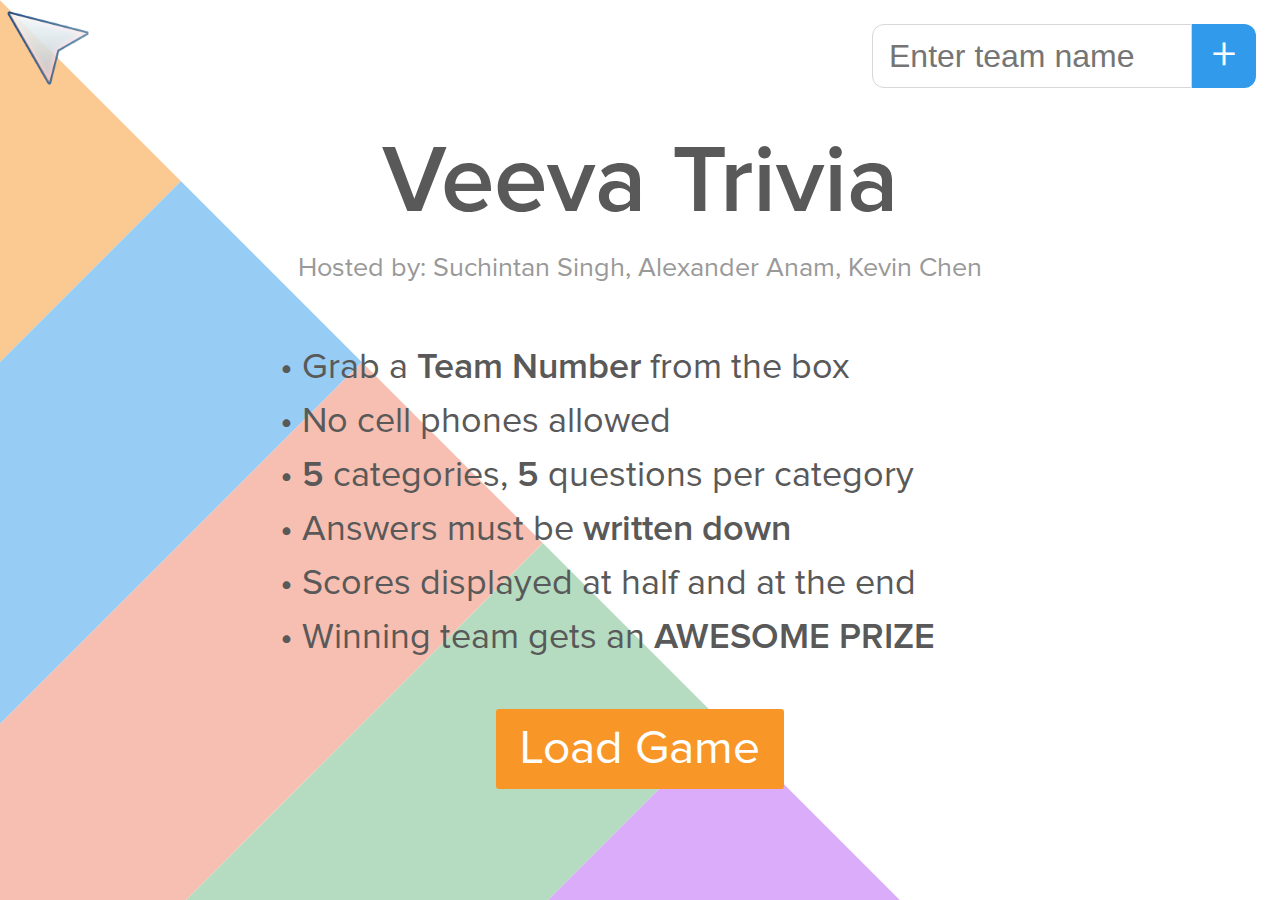
==== index.html @ f793c79a "Massive relocation of files for better organization" ====
<html>

<head>
    <title>Trivia</title>

    <link type="text/css" rel="stylesheet" href="reset.css" />
    <link type="text/css" rel="stylesheet" href="main.css" />

    <script type="text/javascript" src="underscore.js"></script>
    <script type="text/javascript" src="jquery.js"></script>
    <script type="text/javascript" src="main.js"></script>
</head>

<body>
    <input id="fileInput" type="file" />

    <img id="cursor" src="images/cursor.png" />

    <div id="home" class="screen">
        <div class="bg">
            <div class="panel" data-value="1"></div>
            <div class="panel" data-value="2"></div>
            <div class="panel" data-value="3"></div>
            <div class="panel" data-value="4"></div>
            <div class="panel" data-value="5"></div>
        </div>
        <div class="wrapper">
            <div class="title">Veeva Trivia</div>
            <div class="hosters">
                <b>Hosted by:</b>
                <span id="contributorNames">Suchintan Singh, Alexander Anam, Kevin Chen</span>
            </div>
            <div class="subtitle">
                <div class="subtitle-line">&bull; Grab a <b>Team Number</b> from the box</div>
                <div class="subtitle-line">&bull; No cell phones allowed</div>
                <div class="subtitle-line">&bull; <b>5</b> categories, <b>5</b> questions per category</div>
                <div class="subtitle-line">&bull; Answers must be <b>written down</b></div>
                <div class="subtitle-line">&bull; Scores displayed at half and at the end</div>
                <div class="subtitle-line">&bull; Winning team gets an <b>AWESOME PRIZE</b></div>
            </div>
            <button class="start-game-btn">Load Game</button>
        </div>
        <div class="teams-container">
            <div class="teams-list"></div>

            <span class="team-name-input-group">
                <input class="team-name-value" type="text" placeholder="Enter team name" />
                <button class="add-team-btn">+</button>
            </span>
        </div>
    </div>

    <div id="board" class="screen">
        <div class="scores">
            <button class="back-btn">&lt;</button>
            <div class="score-list"></div>
            <button class="finish-btn">&gt;</button>
        </div>
        <div class="questions"></div>
    </div>

    <div id="bonus" class="screen">
        <button class="back-btn">&lt;</button>
        <button class="finish-btn">&gt;</button>
        <div class="wrapper">
            <div class="title">Bonus Question</div>
            <div class="text">Identify as many song names as possible. <br />Each correct song name is worth 100 points.</div>
            <div>
                <audio class="bonus-audio" controls preload="none"></audio>
            </div>
            <button class="show-answer-btn">Show Answer</button>

            <div class="answers"></div>
        </div>
        <div class="scores"></div>
    </div>

    <div id="scores" class="screen">
        <div class="bg">
            <div class="panel" data-value="1"></div>
            <div class="panel" data-value="2"></div>
            <div class="panel" data-value="3"></div>
            <div class="panel" data-value="4"></div>
            <div class="panel" data-value="5"></div>
        </div>
        <button class="back-btn">&lt;</button>
        <div class="wrapper">
            <div class="title">Leaderboard</div>
            <div class="scores"></div>
        </div>
    </div>

    <!-- this will show the active question -->
    <div id="question">
        <button class="back-btn">&lt;</button>
        <div class="title"></div>
        <div class="timer">
            <span class="time">60 seconds</span>
            <button class="start-btn">Start</button>
            <button class="stop-btn">Stop</button>
        </div>
        <div class="scores"></div>
        <div class="wrapper">
            <div class="subtitle subtitle-q">Question</div>
            <div class="text-container">
                <div class="text"></div>
                <div class="choices"></div>
            </div>

            <button class="show-answer-btn">Show Answer</button>

            <div class="subtitle subtitle-a">Answer</div>
            <div class="answer"></div>

            <div class="subtitle subtitle-f">Fun Fact</div>
            <div class="fact"></div>

            <button class="close-btn">Back to Questions</button>
        </div>
    </div>


</body>

</html>
---- main.css ----
/** FONTS **/
@font-face { font-family: "ProximaNova"; src: url("fonts/ProximaNova-Regular.otf"); }
@font-face { font-family: "ProximaNovaLt"; src: url("fonts/ProximaNova-Light.otf"); }
@font-face { font-family: "ProximaNovaBd"; src: url("fonts/ProximaNova-Semibold.otf"); }

* {
    user-select: none;
}

/** COMMON STYLES **/
html {
    font-family: "ProximaNova";
    font-size: 36px;
    color: white;
}
#fileInput {
    position: fixed;
    z-index: 10000;
    top: -10000px;
    left: -10000px;
}
#cursor {
    position: fixed;
    z-index: 100000;
    pointer-events: none;
    width: 96px;
}
button {
    transition: background 0.2s, opacity 0.2s;
    cursor: pointer;
    display: block;
    outline: none;
    margin: 24px auto 0 auto;
    padding: 16px 24px;
    color: white;
    background: rgba(255,255,255,0.25);
    opacity: 1.0;
    font-size: 48px;
    font-family: "ProximaNova";
    border: none;
    border-radius: 3px;
}
button:hover {
    background: rgba(255,255,255,0.4);
}
input[type="text"] {
    outline: none;
    width: 100%;
    height: 64px;
    padding: 12px 16px;
    font-size: 32px;
    border: solid 1px #d7d7d7;
    color: #595959;
    border-radius: 12px;
    box-sizing: border-box;
}
input[type="text"]:active, input[type="text"]:focus {
    border-color: #329aea;
}
.screen {
    overflow: hidden;
    position: absolute;
    top: 0;
    left: 0;
    width: 100%;
    height: 100%;
}
/** HOME STYLES **/
#home {
    display: table;
    color: #595959;
}
#home > .wrapper {
    transition: opacity 0.5s;
    position: relative;
    z-index: 1000;
    display: table-cell;
    vertical-align: middle;
    text-align: center;
}
#home > .wrapper > .title {
    font-family: "ProximaNovaBd";
    font-weight: 800;
    font-size: 96px;
    margin-top: 24px;
    margin-bottom: 24px;
}
#home > .wrapper > .hosters {
    font-size: 0.75em;
    color: #999;
}
#home > .wrapper > .subtitle {
    width: 720px;
    line-height: 1.25em;
    margin: 64px auto 48px auto;
    text-align: left;
    color: #595959;
}
#home > .wrapper > .subtitle b {
    font-family: "ProximaNovaBd";
    font-weight: 800;
}
#home > .wrapper > .subtitle > .subtitle-line {
    margin-bottom: 0.25em;
}
#home button {
    background: #f89728;
}
#home button:hover {
    opacity: 0.7;
}
#home .teams-container {
    transition: opacity 0.5s;
    position: absolute;
    z-index: 1000;
    top: 12px;
    right: 24px;
    text-align: right;
}
#home .teams-container > .teams-list {
    margin-top: 12px;
    margin-bottom: 12px;
    text-align: left;
}
#home .teams-container > .teams-list > .team {
    line-height: 1.25em;
}
#home .teams-container > .teams-list > .team > .remove-btn {
    transition: color 0.2s;
    cursor: pointer;
    position: relative;
    top: -3px;
    margin-right: 16px;
    font-weight: 800;
    font-family: "ProximaNovaBd";
    color: #b2b2b2;
}
#home .teams-container > .teams-list > .team > .remove-btn:hover {
    color: #ef8166;
}
#home .teams-container > .teams-list > .team > .index {
    font-family: "ProximaNovaBd";
    font-weight: 800;
}
#home .teams-container > .team-name-input-group {
    overflow: hidden;
    display: inline-block;
    text-align: right;
}
#home .teams-container > .team-name-input-group > input.team-name-value {
    float: left;
    width: 320px;
    border-radius: 12px 0 0 12px;
}
#home .teams-container > .team-name-input-group > button.add-team-btn {
    display: inline-block;
    float: left;
    width: 64px;
    height: 64px;
    line-height: 64px;
    margin: 0;
    padding: 0;
    font-size: 48px;
    background: #329aea;
    border-radius: 0 12px 12px 0;
}
#home > .bg {
    overflow: hidden;
    position: absolute;
    top: 0;
    left: 0;
    width: 100%;
    height: 100%;
    transform: rotate(45deg);
    transform-origin: top left;
    opacity: 0.5;
}
#home > .bg > .panel {
    float: left;
    width: 20%;
    height: 100%;
}
#home > .bg > .panel[data-value="1"] { background: #f89728; }
#home > .bg > .panel[data-value="2"] { background: #329aea; }
#home > .bg > .panel[data-value="3"] { background: #ef8166; }
#home > .bg > .panel[data-value="4"] { background: #6eba83; }
#home > .bg > .panel[data-value="5"] { background: #b95cf7; }

/** BOARD STYLES **/
#board {
    font-family: "ProximaNovaBd";
    font-weight: 800;
    box-sizing: border-box;
}
#board > .scores {
    overflow: hidden;
    position: relative;
    height: 160px;
}
#board > .scores > button {
    position: absolute;
    top: calc((160px - 64px) / 2);
    width: 64px;
    height: 64px;
    line-height: 64px;
    margin: 0;
    padding: 0;
    background: #999;
    border-radius: 50%;
    opacity: 0.5;
}
#board > .scores > button.back-btn {
    left: 24px;
}
#board > .scores > button.finish-btn {
    right: 24px;
}
#board > .scores > button:hover {
    opacity: 1.0;
}
#board > .scores > .score-list {
    overflow: hidden;
    position: absolute;
    top: 0;
    left: 120px;
    right: 120px;
    height: 160px;
    box-sizing: border-box;
}
#board > .scores > .score-list > .score {
    display: table;
    float: left;
    height: 100%;
    text-align: center;
    color: #595959;
    box-sizing: border-box;
}
#board > .scores > .score-list > .score:nth-child(even) {
    background: #f2f2f2;
}
#board > .scores > .score-list > .score:first-child {
    border-left: none;
}
#board > .scores > .score-list > .score > .wrapper {
    display: table-cell;
    vertical-align: middle;
}
#board > .scores > .score-list > .score > .wrapper > .name {
    margin-bottom: 12px;
    font-family: "ProximaNova";
    font-weight: 100;
    color: #999;
}
#board > .scores > .score-list > .score > .wrapper > .value {
    font-family: "ProximaNovaBd";
    font-weight: 800;
    font-size: 48px;
}
#board > .questions {
    height: calc(100% - 160px);
    text-transform: uppercase;
    font-size: 48px;
}
#board > .questions > .category {
    float: left;
    box-sizing: border-box;
}
#board > .questions > .category > .title,
#board > .questions > .category > .question {
    display: table;
    width: 100%;
    box-sizing: border-box;
}
#board > .questions > .category > .title > .wrapper,
#board > .questions > .category > .question > .wrapper {
    display: table-cell;
    width: 100%;
    height: 100%;
    background: #f2f2f2;
    border: solid 1px transparent;
    text-align: center;
    vertical-align: middle;
    box-sizing: border-box;
}
#board > .questions > .category > .title > .wrapper {
    color: rgba(255,255,255,0.75);
}
#board > .questions > .category > .question > .wrapper {
    transition: opacity 0.2s;
    cursor: pointer;
    font-size: 72px;
    opacity: 1.0;
}
#board > .questions > .category > .question > .wrapper.masked {
    opacity: 0.3;
}
#board > .questions > .category > .question > .wrapper:not(.masked):hover {
    opacity: 0.8;
}

/** QUESTION STYLES **/
#question {
    display: none;
    position: fixed;
    top: 0;
    left: 0;
    width: 100%;
    height: 100%;
}
#question > .back-btn {
    position: absolute;
    top: 12px;
    left: 12px;
    width: 64px;
    height: 64px;
    line-height: 64px;
    margin: 0;
    padding: 0;
    border-radius: 50%;
    opacity: 0.3;
}
#question > .title {
    position: absolute;
    left: 0;
    bottom: -128px;
    font-size: 128px;
    font-weight: 800;
    font-family: "ProximaNovaBd";
    transform: rotate(270deg);
    transform-origin: left top;
    text-transform: uppercase;
}
#question > .title > b {
    opacity: 0.1;
}
#question > .title > em {
    opacity: 0.3;
}
#question > .timer {
    overflow: hidden;
    position: absolute;
    top: 12px;
    right: 12px;
}
#question > .timer > .time {
    float: left;
    line-height: 64px;
    margin-right: 12px;
    font-size: 42px;
}
#question > .timer > button {
    float: left;
    margin-top: 0;
}
#question > .wrapper {
    display: table-cell;
    line-height: 1.25em;
    padding: 0 15%;
    vertical-align: middle;
    text-align: center;
    font-size: 42px;
}
#question > .wrapper > .title,
#question > .wrapper > .subtitle {
    margin-bottom: 48px;
    text-transform: uppercase;
    opacity: 0.7;
    font-family: "ProximaNovaBd";
    font-weight: 800;
    font-size: 32px;
}
#question > .wrapper > .subtitle {
    margin-bottom: 16px;
    font-size: 42px;
}

#question > .wrapper > .text-container {
    display: inline-block;
    margin-bottom: 32px;
    text-align: left;
}
#question > .wrapper > .text-container > audio {
    width: 100%;
    margin-top: 24px;
}
#question > .wrapper > .text-container > .choices {
    margin-top: 24px;
    margin-left: 24px;
}
#question > .wrapper > .text-container > .choices > .choice {
    transition: opacity 0.2s;
    opacity: 1.0;
}
#question > .wrapper > .text-container > .choices > .choice > em {
    opacity: 0.8;
}

#question > .wrapper > .text-container > .choices.answer {
}
#question > .wrapper > .text-container > .choices.answer > .choice {
    opacity: 0.25;
}
#question > .wrapper > .text-container > .choices.answer > .choice.answer {
    opacity: 1.0;
}

#question > .wrapper > .fact {
    margin-bottom: 48px;
}
#question > .wrapper > .answer {
    margin-bottom: 96px;
}

#question > .scores {
    position: absolute;
    top: 12px;
    right: 12px;
}
#question > .scores button {
    width: 100%;
    margin: 0 0 12px 0;
    background: rgba(255,255,255,0.1);
    text-align: center;
}
#question > .scores button:hover {
    background: rgba(255,255,255,0.3);
}
#question > .scores button.active {
    background: rgba(255,255,255,0.5);
}
#question > .scores button.active:hover {
    background: rgba(255,255,255,0.7);
}
#question > .scores > span.team.half-allowed {
    overflow: hidden;
    display: block;
    float: right;
    clear: both;
}
#question > .scores > span.team.half-allowed > .label {
    float: left;
    line-height: 64px;
    margin-right: 12px;
}
#question > .scores > span.team.half-allowed > .half {
    float: left;
    width: 120px;
    border-radius: 3px 0 0 3px;
}
#question > .scores > span.team.half-allowed > .full {
    float: left;
    width: 120px;
    border-radius: 0 3px 3px 0;
}

/** BONUS STYLES **/
#bonus {
    position: relative;
    background: #f89728;
    text-align: center;
}
#bonus > button {
    position: absolute;
    top: calc((160px - 64px) / 2);
    width: 64px;
    height: 64px;
    line-height: 64px;
    margin: 0;
    padding: 0;
    border-radius: 50%;
}
#bonus > button.back-btn {
    left: 24px;
}
#bonus > button.finish-btn {
    right: 24px;
}
#bonus > .wrapper {
    display: table-cell;
    padding: 0 15%;
    vertical-align: middle;
    font-size: 42px;
}
#bonus > .wrapper > .title {
    margin-top: 24px;
    margin-bottom: 48px;
    text-transform: uppercase;
    opacity: 0.7;
    font-family: "ProximaNovaBd";
    font-weight: 800;
    font-size: 42px;
}
#bonus > .wrapper > .text {
    display: inline-block;
    margin-bottom: 32px;
    text-align: left;
}
#bonus > .wrapper > .answers {
}
#bonus > .wrapper > .answers > .answer-line {
    overflow: hidden;
    width: 100%;
    margin-bottom: 12px;
    font-size: 42px;
    text-align: left;
}
#bonus > .wrapper > .answers > .answer-line > .track {
    font-size: 42px;
}
#bonus > .wrapper > .answers > .answer-line > .artist {
}
#bonus > .wrapper > .answers > .answer-line > .title {
    font-family: "ProximaNovaBd";
    font-weight: 800;
}
#bonus > .wrapper > .answers > .answer-line > audio {
    float: left;
    width: 96px;
    margin-right: 12px;
}
#bonus > .scores {
    position: absolute;
    top: 160px;
    right: 24px;
    padding: 24px;
    background: rgba(255,255,255,0.25);
    border-radius: 12px;
}
#bonus > .scores > .team {
    overflow: hidden;
    margin-bottom: 12px;
    font-size: 42px;
}
#bonus > .scores > .team:last-child {
    margin-bottom: 0;
}
#bonus > .scores > .team > .name {
    float: right;
    line-height: 64px;
    margin-right: 12px;
}
#bonus > .scores > .team > .value {
    float: right;
    width: 120px;
    text-align: right;
}

/** SCORES STYLES **/
#scores {
    color: #595959;
    text-align: center;
}
#scores > .back-btn {
    position: absolute;
    top: 12px;
    left: 12px;
    width: 64px;
    height: 64px;
    line-height: 64px;
    margin: 0;
    padding: 0;
    background: rgba(100,100,100,0.3);
    border-radius: 50%;
    opacity: 0.3;
}
#scores .back-btn:hover {
    background: rgba(100,100,100,0.5);
}
#scores > .wrapper {
    display: table-cell;
    vertical-align: middle;
    padding: 0 15%;
}
#scores > .wrapper > .title {
    margin-bottom: 24px;
    font-family: "ProximaNovaBd";
    font-weight: 800;
    font-size: 48px;
    color: #999;
}
#scores > .wrapper > .scores {}
#scores > .wrapper > .scores > .team {
    overflow: hidden;
    height: 48px;
    line-height: 48px;
    font-family: "ProximaNovaBd";
    font-weight: 800;
    font-size: 48px;
    border-bottom: solid 1px #d7d7d7;
}
#scores > .wrapper > .scores > .team:nth-child(1) {
    height: 128px;
    line-height: 128px;
    font-size: 96px;
}
#scores > .wrapper > .scores > .team:nth-child(2) {
    height: 96px;
    line-height: 96px;
    font-size: 64px;
}
#scores > .wrapper > .scores > .team:nth-child(3) {
    height: 64px;
    line-height: 64px;
    font-size: 48px;
}
#scores > .wrapper > .scores > .team:last-child {
    border-bottom: none;
}
#scores > .wrapper > .scores > .team > .name {
    float: left;
}
#scores > .wrapper > .scores > .team > .score {
    float: right;
}

#scores > .bg {
    overflow: hidden;
    position: absolute;
    top: 0;
    left: 0;
    width: 100%;
    height: 100%;
    transform: rotate(45deg);
    transform-origin: top left;
    opacity: 0.25;
}
#scores > .bg > .panel {
    float: left;
    width: 20%;
    height: 100%;
}
#scores > .bg > .panel[data-value="1"] { background: #f89728; }
#scores > .bg > .panel[data-value="2"] { background: #329aea; }
#scores > .bg > .panel[data-value="3"] { background: #ef8166; }
#scores > .bg > .panel[data-value="4"] { background: #6eba83; }
#scores > .bg > .panel[data-value="5"] { background: #b95cf7; }

/** HOME SCREEN MANAGEMENT **/
#home.active { display: table; }
#home:not(.active) { display: none; }

/** BOARD SCREEN MANAGEMENT **/
#board.active { display: block; }
#board:not(.active) { display: none; }

/** BONUS SCREEN MANAGEMENT **/
#bonus.active { display: table; }
#bonus:not(.active) { display: none; }

/** SCORES SCREEN MANAGEMENT **/
#scores.active { display: table; }
#scores:not(.active) { display: none; }
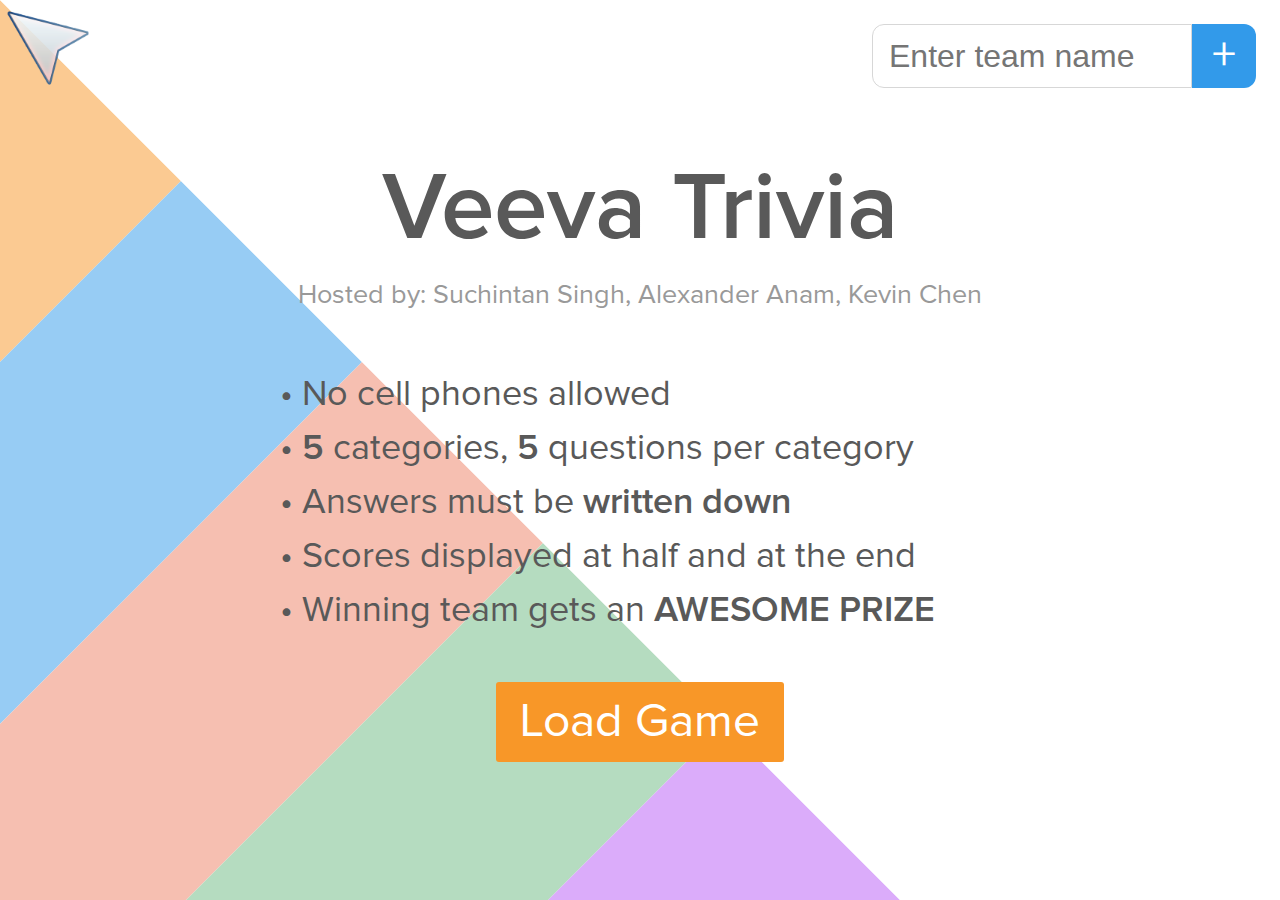
==== commit d15d4505: "Repo sync containing previous trivia results and assets as well as upcoming" ====
--- a/index.html
+++ b/index.html
@@ -31,7 +31,7 @@
                 <span id="contributorNames">Suchintan Singh, Alexander Anam, Kevin Chen</span>
             </div>
             <div class="subtitle">
-                <div class="subtitle-line">&bull; Grab a <b>Team Number</b> from the box</div>
+                <!--div class="subtitle-line">&bull; Grab a <b>Team Number</b> from the box</div-->
                 <div class="subtitle-line">&bull; No cell phones allowed</div>
                 <div class="subtitle-line">&bull; <b>5</b> categories, <b>5</b> questions per category</div>
                 <div class="subtitle-line">&bull; Answers must be <b>written down</b></div>
@@ -64,7 +64,7 @@
         <button class="finish-btn">&gt;</button>
         <div class="wrapper">
             <div class="title">Bonus Question</div>
-            <div class="text">Identify as many song names as possible. <br />Each correct song name is worth 100 points.</div>
+            <div class="text">Identify as many songs as possible. <br />Each correct song name and artist is worth 100 points.</div>
             <div>
                 <audio class="bonus-audio" controls preload="none"></audio>
             </div>
--- a/main.css
+++ b/main.css
@@ -196,6 +196,7 @@
     overflow: hidden;
     position: relative;
     height: 160px;
+    border-bottom: solid 1px #d7d7d7;
 }
 #board > .scores > button {
     position: absolute;
@@ -220,17 +221,22 @@
 }
 #board > .scores > .score-list {
     overflow: hidden;
+    overflow-x: auto;
     position: absolute;
     top: 0;
     left: 120px;
     right: 120px;
     height: 160px;
+    white-space: nowrap;
+    border-left: solid 1px #d7d7d7;
+    border-right: solid 1px #d7d7d7;
+    text-align: center;
     box-sizing: border-box;
 }
 #board > .scores > .score-list > .score {
-    display: table;
-    float: left;
-    height: 100%;
+    display: inline-block;
+    height: 100%;
+    padding: 1em;
     text-align: center;
     color: #595959;
     box-sizing: border-box;
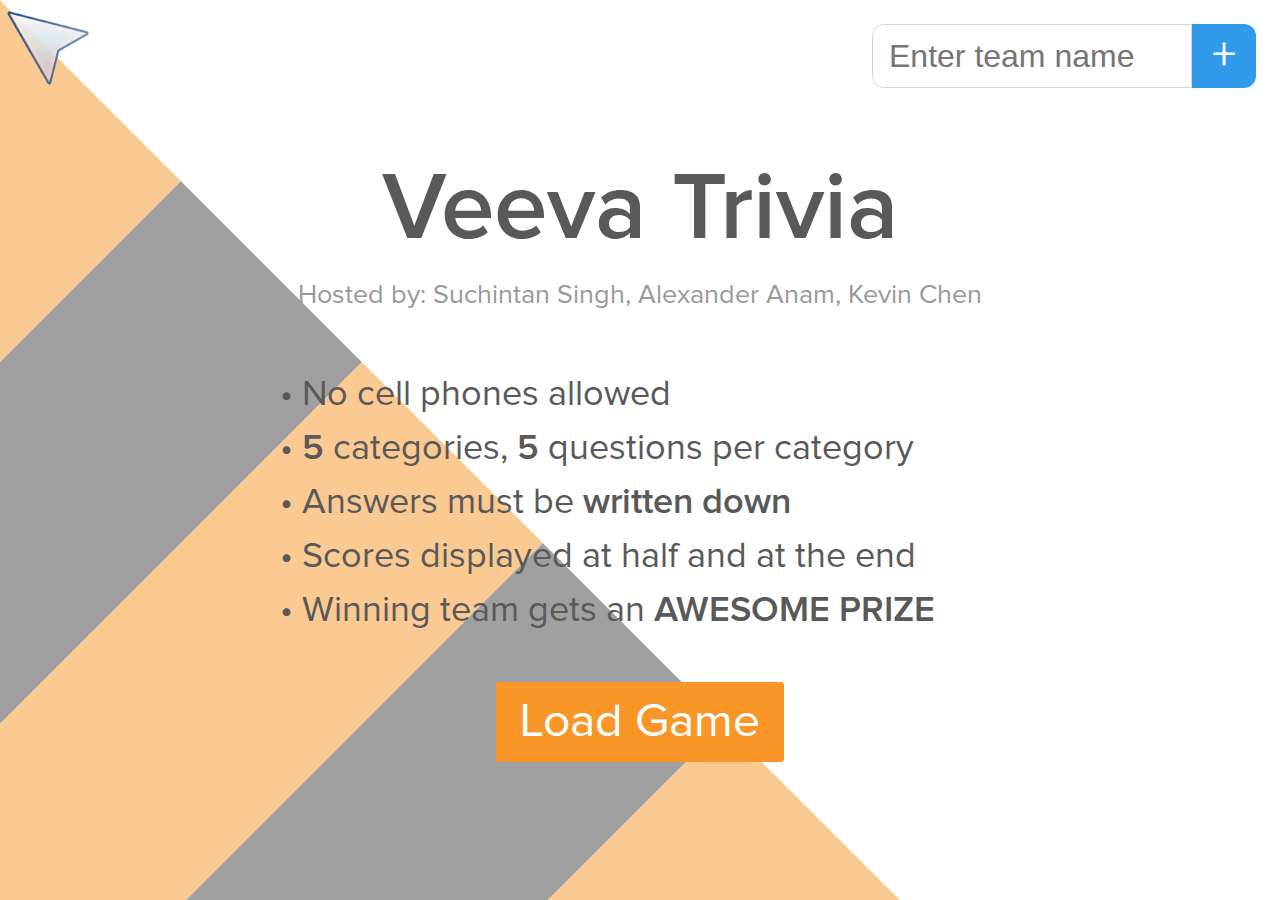
==== commit bcd0c218: "[2022-10-27] Halloween: Implemented Halloween special code" ====
--- a/index.html
+++ b/index.html
@@ -101,21 +101,32 @@
         </div>
         <div class="scores"></div>
         <div class="wrapper">
-            <div class="subtitle subtitle-q">Question</div>
-            <div class="text-container">
-                <div class="text"></div>
-                <div class="choices"></div>
+            
+            <div class="question-wrapper">
+              <div class="subtitle subtitle-q">Question</div>
+              <div class="text-container">
+                  <div class="text"></div>
+                  <div class="choices"></div>
+              </div>
+
+              <button class="show-answer-btn">Show Answer</button>
             </div>
 
-            <button class="show-answer-btn">Show Answer</button>
+            <div class="answer-wrapper">
 
-            <div class="subtitle subtitle-a">Answer</div>
-            <div class="answer"></div>
+              <div class="subtitle subtitle-a">Answer</div>
+              
+              <div class="answer">
+                <div class="text"></div>
+                <div class="media-container"></div>
+              </div>
 
-            <div class="subtitle subtitle-f">Fun Fact</div>
-            <div class="fact"></div>
+              <div class="subtitle subtitle-f">Fun Fact</div>
+              <div class="fact"></div>
 
-            <button class="close-btn">Back to Questions</button>
+              <button class="close-btn">Back to Questions</button>
+
+            </div>
         </div>
     </div>
 
--- a/main.css
+++ b/main.css
@@ -180,11 +180,6 @@
     width: 20%;
     height: 100%;
 }
-#home > .bg > .panel[data-value="1"] { background: #f89728; }
-#home > .bg > .panel[data-value="2"] { background: #329aea; }
-#home > .bg > .panel[data-value="3"] { background: #ef8166; }
-#home > .bg > .panel[data-value="4"] { background: #6eba83; }
-#home > .bg > .panel[data-value="5"] { background: #b95cf7; }
 
 /** BOARD STYLES **/
 #board {
@@ -298,8 +293,34 @@
     opacity: 1.0;
 }
 #board > .questions > .category > .question > .wrapper.masked {
-    opacity: 0.3;
-}
+  position: relative;
+}
+
+#board > .questions > .category > .question > .wrapper.masked::before {
+  position: absolute;
+  top: 0;
+  left: 0;
+  width: 100%;
+  height: 100%;
+  display: block;
+  content: '';
+  background: rgba(0,0,0,0.3);
+}
+
+#board > .questions > .category > .question > .wrapper.masked::after {
+  position: absolute;
+  top: 0;
+  left: 0;
+  width: 100%;
+  height: 100%;
+  display: block;
+  content: '';
+  background: url('https://assets.stickpng.com/thumbs/580b57fcd9996e24bc43c3d4.png');
+  background-size: contain;
+  background-repeat: no-repeat;
+  background-position: 50%;
+}
+
 #board > .questions > .category > .question > .wrapper:not(.masked):hover {
     opacity: 0.8;
 }
@@ -367,7 +388,8 @@
     font-size: 42px;
 }
 #question > .wrapper > .title,
-#question > .wrapper > .subtitle {
+
+#question > .wrapper .subtitle {
     margin-bottom: 48px;
     text-transform: uppercase;
     opacity: 0.7;
@@ -375,46 +397,53 @@
     font-weight: 800;
     font-size: 32px;
 }
-#question > .wrapper > .subtitle {
+#question > .wrapper .subtitle {
     margin-bottom: 16px;
     font-size: 42px;
 }
 
-#question > .wrapper > .text-container {
+#question > .wrapper .text-container {
     display: inline-block;
     margin-bottom: 32px;
     text-align: left;
 }
-#question > .wrapper > .text-container > audio {
+#question > .wrapper .text-container > audio {
     width: 100%;
     margin-top: 24px;
 }
-#question > .wrapper > .text-container > .choices {
+#question > .wrapper .text-container > .choices {
     margin-top: 24px;
     margin-left: 24px;
 }
-#question > .wrapper > .text-container > .choices > .choice {
+#question > .wrapper .text-container > .choices > .choice {
     transition: opacity 0.2s;
     opacity: 1.0;
 }
-#question > .wrapper > .text-container > .choices > .choice > em {
+#question > .wrapper .text-container > .choices > .choice > em {
     opacity: 0.8;
 }
 
-#question > .wrapper > .text-container > .choices.answer {
-}
-#question > .wrapper > .text-container > .choices.answer > .choice {
+#question > .wrapper .text-container > .choices.answer {
+}
+#question > .wrapper .text-container > .choices.answer > .choice {
     opacity: 0.25;
 }
-#question > .wrapper > .text-container > .choices.answer > .choice.answer {
+#question > .wrapper .text-container > .choices.answer > .choice.answer {
     opacity: 1.0;
 }
 
-#question > .wrapper > .fact {
+#question > .wrapper .subtitle-f {
+  margin-top: 24px;
+  margin-bottom: -8px;
+  font-size: 0.75em;
+}
+
+#question > .wrapper .fact {
     margin-bottom: 48px;
-}
-#question > .wrapper > .answer {
-    margin-bottom: 96px;
+    font-size: 0.75em;
+}
+#question > .wrapper .answer:not(.choice) {
+    margin-bottom: 48px;
 }
 
 #question > .scores {
@@ -635,11 +664,11 @@
     width: 20%;
     height: 100%;
 }
-#scores > .bg > .panel[data-value="1"] { background: #f89728; }
-#scores > .bg > .panel[data-value="2"] { background: #329aea; }
-#scores > .bg > .panel[data-value="3"] { background: #ef8166; }
-#scores > .bg > .panel[data-value="4"] { background: #6eba83; }
-#scores > .bg > .panel[data-value="5"] { background: #b95cf7; }
+#home > .bg > .panel[data-value="1"], #scores > .bg > .panel[data-value="1"] { background: #f89728; }
+#home > .bg > .panel[data-value="2"], #scores > .bg > .panel[data-value="2"] { background: #444; }
+#home > .bg > .panel[data-value="3"], #scores > .bg > .panel[data-value="3"] { background: #f89728; }
+#home > .bg > .panel[data-value="4"], #scores > .bg > .panel[data-value="4"] { background: #444; }
+#home > .bg > .panel[data-value="5"], #scores > .bg > .panel[data-value="5"] { background: #f89728; }
 
 /** HOME SCREEN MANAGEMENT **/
 #home.active { display: table; }
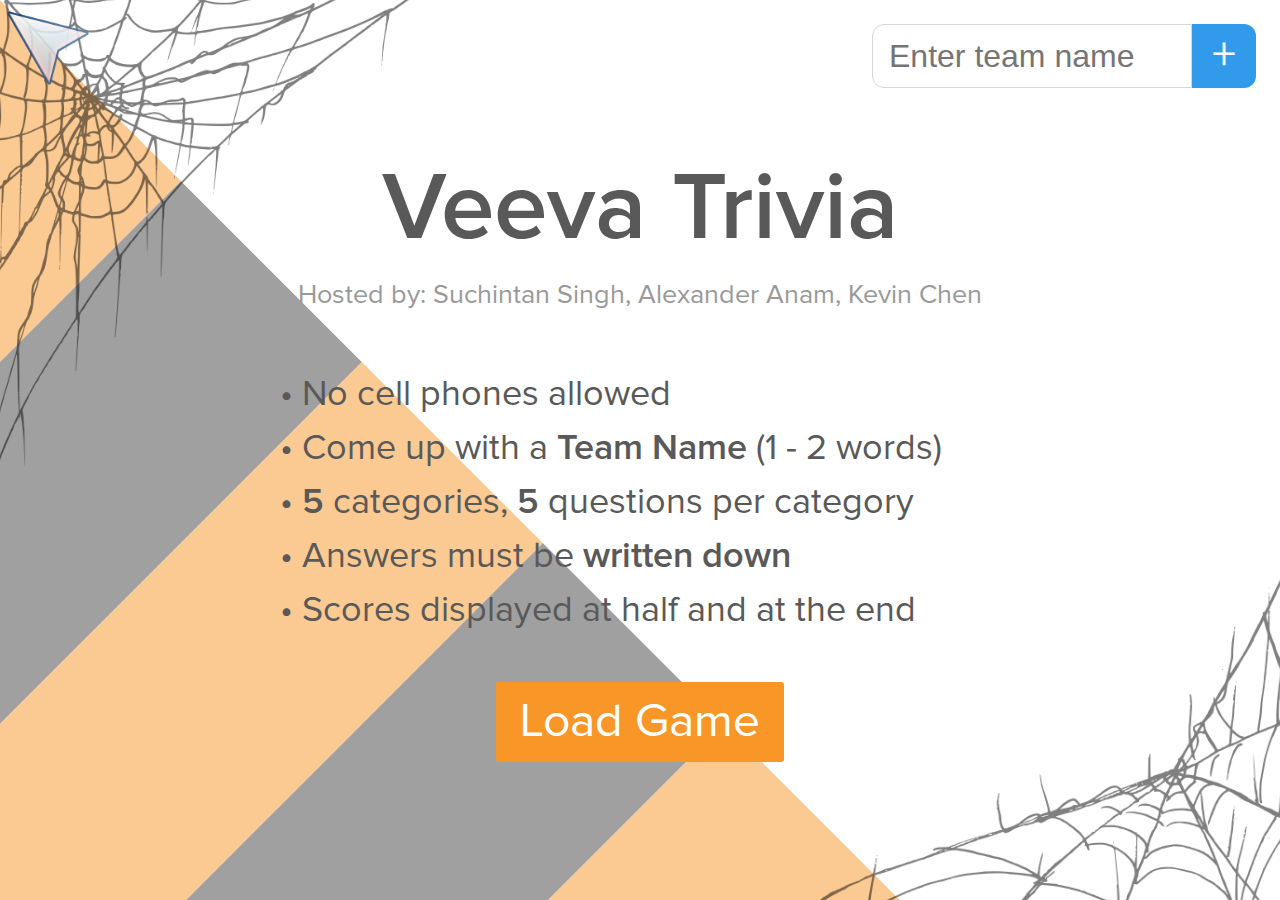
==== commit 92a13101: "[2022-10-27] Halloween: Final version" ====
--- a/index.html
+++ b/index.html
@@ -33,10 +33,11 @@
             <div class="subtitle">
                 <!--div class="subtitle-line">&bull; Grab a <b>Team Number</b> from the box</div-->
                 <div class="subtitle-line">&bull; No cell phones allowed</div>
+                <div class="subtitle-line">&bull; Come up with a <b>Team Name</b> (1 - 2 words)</div>
                 <div class="subtitle-line">&bull; <b>5</b> categories, <b>5</b> questions per category</div>
                 <div class="subtitle-line">&bull; Answers must be <b>written down</b></div>
                 <div class="subtitle-line">&bull; Scores displayed at half and at the end</div>
-                <div class="subtitle-line">&bull; Winning team gets an <b>AWESOME PRIZE</b></div>
+                <!--div class="subtitle-line">&bull; Winning team gets an <b>AWESOME PRIZE</b></div-->
             </div>
             <button class="start-game-btn">Load Game</button>
         </div>
@@ -48,6 +49,9 @@
                 <button class="add-team-btn">+</button>
             </span>
         </div>
+
+        <img style="width: 500px; position: absolute; top: -1em; left: -1em; opacity: 0.5;" src="media/2022 - Halloween Trivia/stickers/spider-web-corner.png" />
+        <img style="width: 500px; position: absolute; bottom: -1em; right: -1em; opacity: 0.5; transform: rotate(180deg);" src="media/2022 - Halloween Trivia/stickers/spider-web-corner-3.png" />
     </div>
 
     <div id="board" class="screen">
@@ -88,6 +92,9 @@
             <div class="title">Leaderboard</div>
             <div class="scores"></div>
         </div>
+
+        <img style="width: 500px; position: absolute; top: -1em; left: -1em; opacity: 0.5;" src="media/2022 - Halloween Trivia/stickers/spider-web-corner.png" />
+        <img style="width: 500px; position: absolute; bottom: -1em; right: -1em; opacity: 0.5; transform: rotate(180deg);" src="media/2022 - Halloween Trivia/stickers/spider-web-corner-3.png" />
     </div>
 
     <!-- this will show the active question -->
--- a/main.css
+++ b/main.css
@@ -407,7 +407,7 @@
     margin-bottom: 32px;
     text-align: left;
 }
-#question > .wrapper .text-container > audio {
+#question > .wrapper audio {
     width: 100%;
     margin-top: 24px;
 }
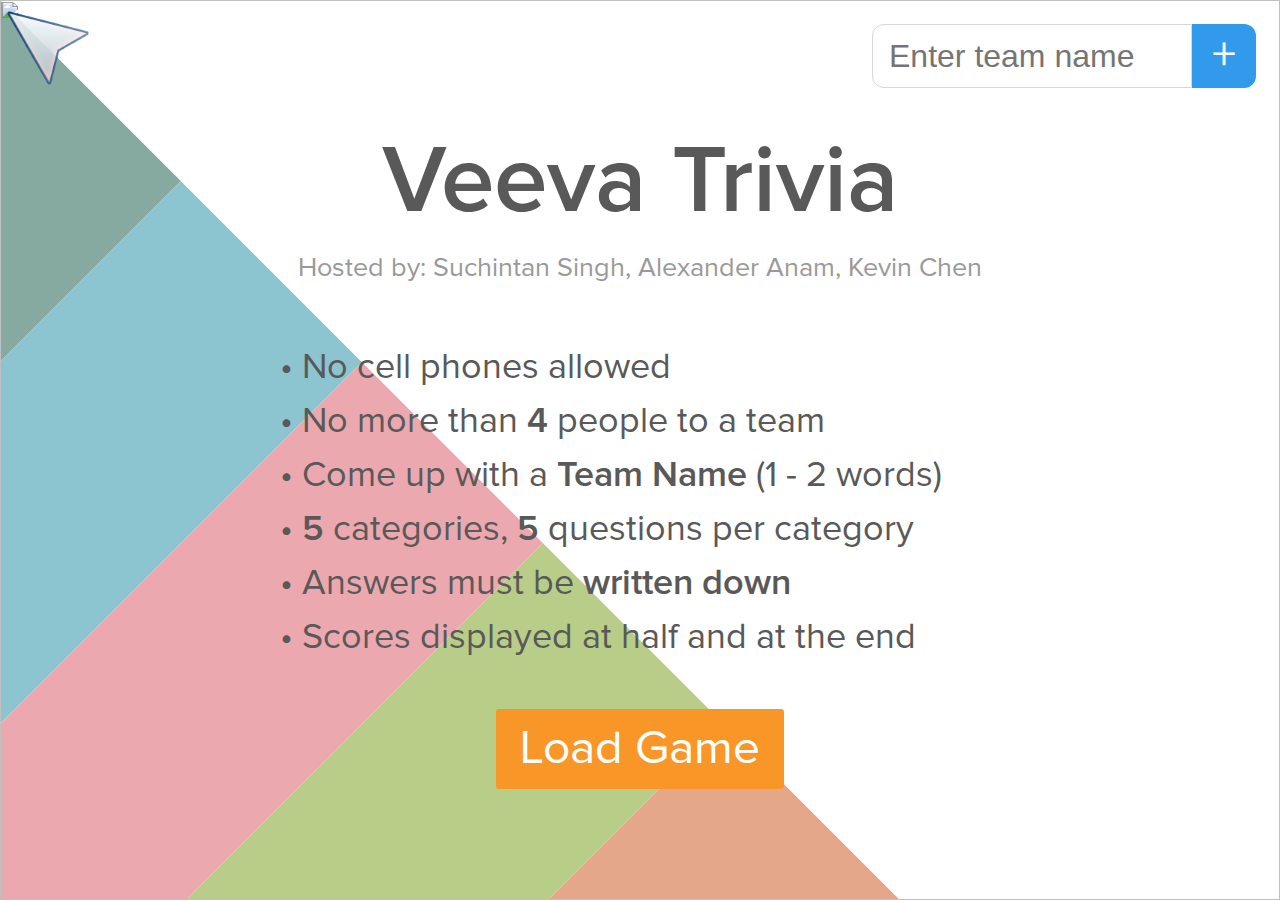
==== commit 3005962c: "Publish spring trivia question set" ====
--- a/index.html
+++ b/index.html
@@ -33,6 +33,7 @@
             <div class="subtitle">
                 <!--div class="subtitle-line">&bull; Grab a <b>Team Number</b> from the box</div-->
                 <div class="subtitle-line">&bull; No cell phones allowed</div>
+                <div class="subtitle-line">&bull; No more than <b>4</b> people to a team</div>
                 <div class="subtitle-line">&bull; Come up with a <b>Team Name</b> (1 - 2 words)</div>
                 <div class="subtitle-line">&bull; <b>5</b> categories, <b>5</b> questions per category</div>
                 <div class="subtitle-line">&bull; Answers must be <b>written down</b></div>
@@ -50,8 +51,7 @@
             </span>
         </div>
 
-        <img style="width: 500px; position: absolute; top: -1em; left: -1em; opacity: 0.5;" src="media/2022 - Halloween Trivia/stickers/spider-web-corner.png" />
-        <img style="width: 500px; position: absolute; bottom: -1em; right: -1em; opacity: 0.5; transform: rotate(180deg);" src="media/2022 - Halloween Trivia/stickers/spider-web-corner-3.png" />
+        <img style="width: 100%; position: absolute; bottom: 0; left: 0;" src="media/2023-04-20/flower-background.png" />
     </div>
 
     <div id="board" class="screen">
@@ -93,8 +93,7 @@
             <div class="scores"></div>
         </div>
 
-        <img style="width: 500px; position: absolute; top: -1em; left: -1em; opacity: 0.5;" src="media/2022 - Halloween Trivia/stickers/spider-web-corner.png" />
-        <img style="width: 500px; position: absolute; bottom: -1em; right: -1em; opacity: 0.5; transform: rotate(180deg);" src="media/2022 - Halloween Trivia/stickers/spider-web-corner-3.png" />
+        <img style="width: 100%; position: absolute; bottom: 0; left: 0;" src="media/2023-04-20/flower-background.png" />
     </div>
 
     <!-- this will show the active question -->
--- a/main.css
+++ b/main.css
@@ -315,10 +315,35 @@
   height: 100%;
   display: block;
   content: '';
-  background: url('https://assets.stickpng.com/thumbs/580b57fcd9996e24bc43c3d4.png');
+  background: url('media/2023-04-20/eggies.png');
   background-size: contain;
   background-repeat: no-repeat;
   background-position: 50%;
+}
+
+#board > .questions > .category > .question > .wrapper.masked::after {
+    position: absolute;
+    top: 0;
+    left: 0;
+    width: 100%;
+    height: 100%;
+    display: block;
+    content: '';
+    background-size: contain;
+    background-repeat: no-repeat;
+    background-position: 50%;
+}
+
+#board > .questions > .category > .question > .wrapper.masked.masked-1::after {
+    background-image: url('media/2023-04-20/chicken.png');
+}
+
+#board > .questions > .category > .question > .wrapper.masked.masked-2::after {
+    background-image: url('media/2023-04-20/eggies.png');
+}
+
+#board > .questions > .category > .question > .wrapper.masked.masked-3::after {
+    background-image: url('media/2023-04-20/snail-mail.png');
 }
 
 #board > .questions > .category > .question > .wrapper:not(.masked):hover {
@@ -664,11 +689,11 @@
     width: 20%;
     height: 100%;
 }
-#home > .bg > .panel[data-value="1"], #scores > .bg > .panel[data-value="1"] { background: #f89728; }
-#home > .bg > .panel[data-value="2"], #scores > .bg > .panel[data-value="2"] { background: #444; }
-#home > .bg > .panel[data-value="3"], #scores > .bg > .panel[data-value="3"] { background: #f89728; }
-#home > .bg > .panel[data-value="4"], #scores > .bg > .panel[data-value="4"] { background: #444; }
-#home > .bg > .panel[data-value="5"], #scores > .bg > .panel[data-value="5"] { background: #f89728; }
+#home > .bg > .panel[data-value="1"], #scores > .bg > .panel[data-value="1"] { background: #115744; }
+#home > .bg > .panel[data-value="2"], #scores > .bg > .panel[data-value="2"] { background: #1C8DA3; }
+#home > .bg > .panel[data-value="3"], #scores > .bg > .panel[data-value="3"] { background: #DB5461; }
+#home > .bg > .panel[data-value="4"], #scores > .bg > .panel[data-value="4"] { background: #729C14; }
+#home > .bg > .panel[data-value="5"], #scores > .bg > .panel[data-value="5"] { background: #CA5215; }
 
 /** HOME SCREEN MANAGEMENT **/
 #home.active { display: table; }
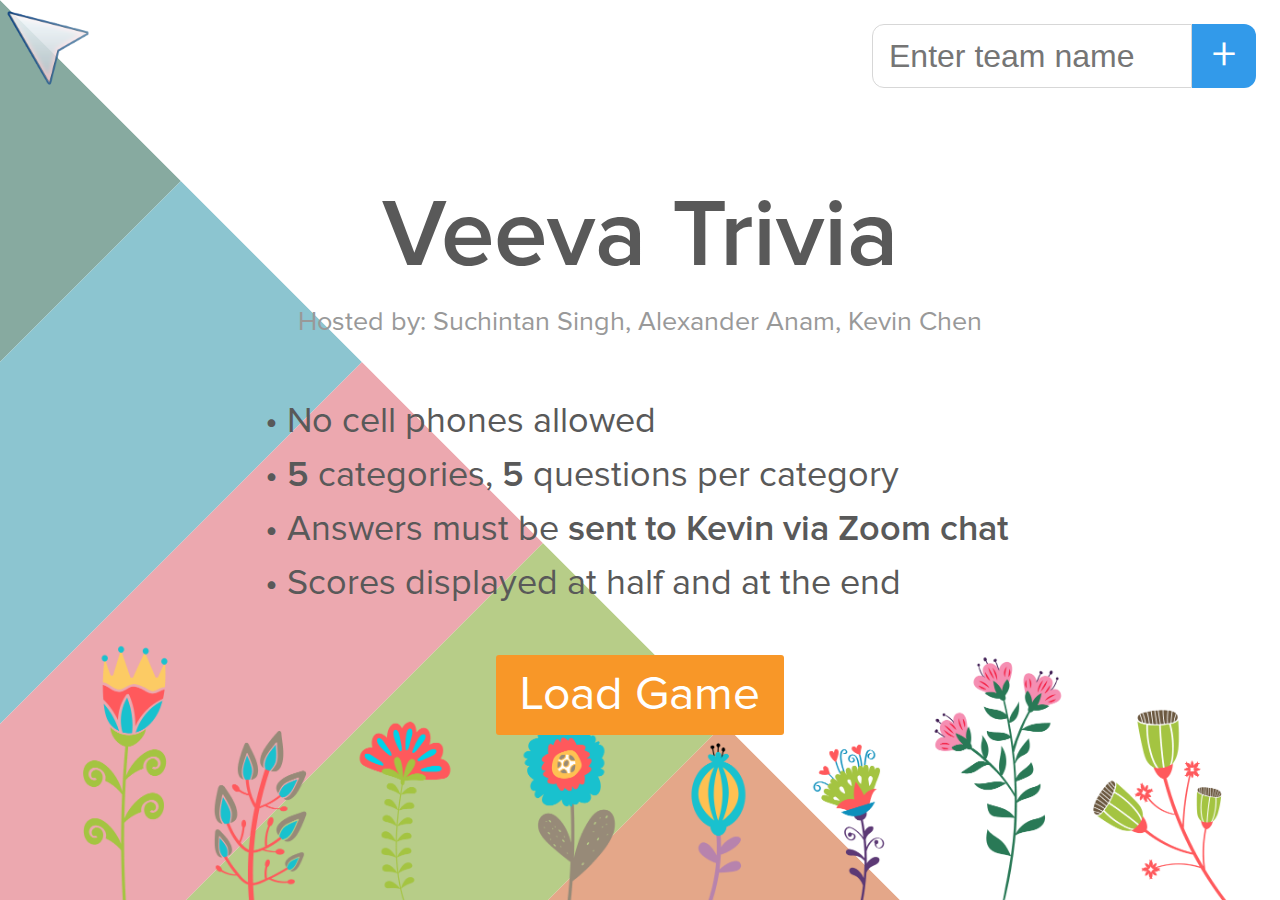
==== commit 0cd8b99f: "Brenda Baby Shower: Specialized branding" ====
--- a/index.html
+++ b/index.html
@@ -33,10 +33,8 @@
             <div class="subtitle">
                 <!--div class="subtitle-line">&bull; Grab a <b>Team Number</b> from the box</div-->
                 <div class="subtitle-line">&bull; No cell phones allowed</div>
-                <div class="subtitle-line">&bull; No more than <b>4</b> people to a team</div>
-                <div class="subtitle-line">&bull; Come up with a <b>Team Name</b> (1 - 2 words)</div>
                 <div class="subtitle-line">&bull; <b>5</b> categories, <b>5</b> questions per category</div>
-                <div class="subtitle-line">&bull; Answers must be <b>written down</b></div>
+                <div class="subtitle-line">&bull; Answers must be <b>sent to Kevin via Zoom chat</b></div>
                 <div class="subtitle-line">&bull; Scores displayed at half and at the end</div>
                 <!--div class="subtitle-line">&bull; Winning team gets an <b>AWESOME PRIZE</b></div-->
             </div>
--- a/main.css
+++ b/main.css
@@ -90,7 +90,7 @@
     color: #999;
 }
 #home > .wrapper > .subtitle {
-    width: 720px;
+    width: 750px;
     line-height: 1.25em;
     margin: 64px auto 48px auto;
     text-align: left;
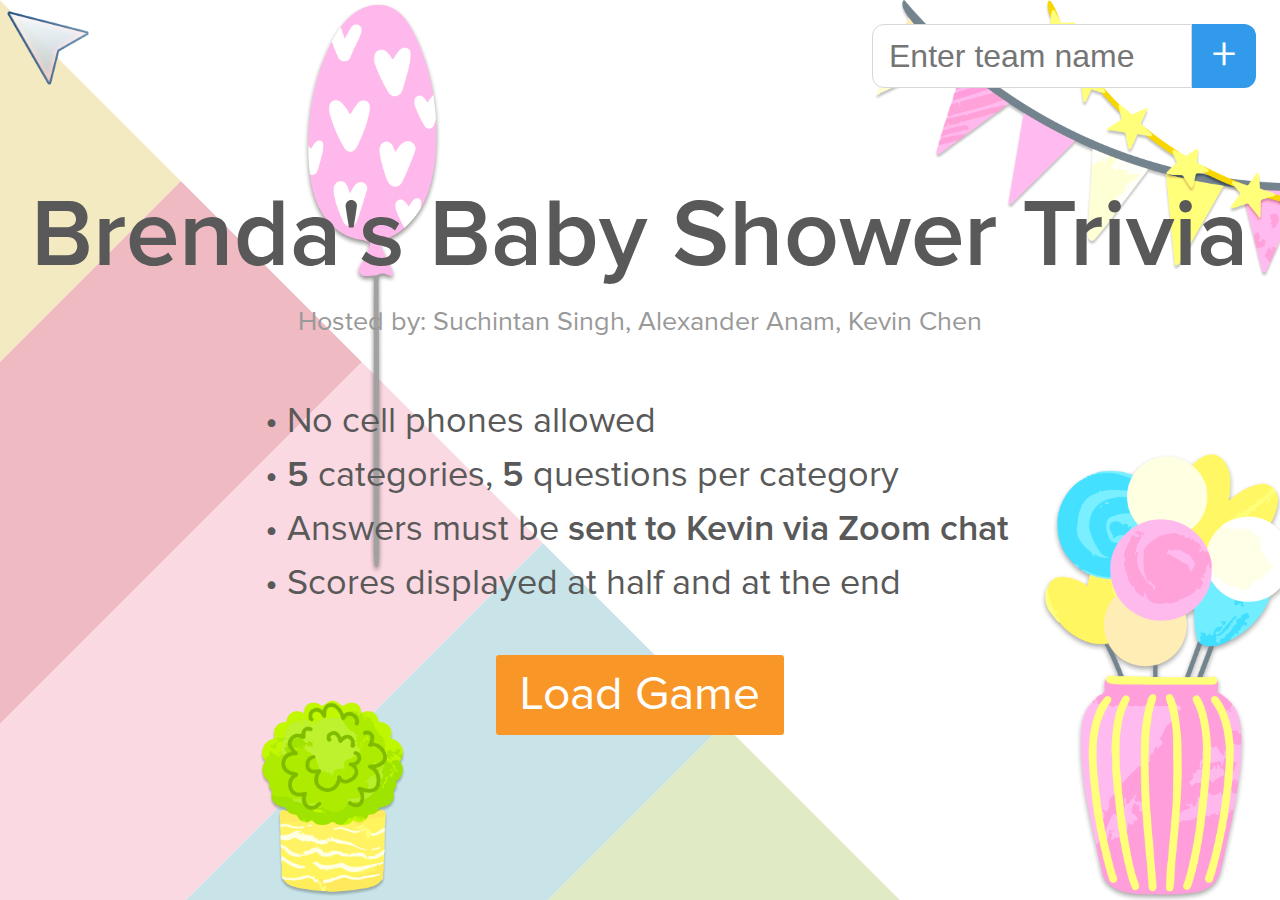
==== commit eb6e738d: "Brenda Baby Shower: final score" ====
--- a/index.html
+++ b/index.html
@@ -25,7 +25,7 @@
             <div class="panel" data-value="5"></div>
         </div>
         <div class="wrapper">
-            <div class="title">Veeva Trivia</div>
+            <div class="title">Brenda's Baby Shower Trivia</div>
             <div class="hosters">
                 <b>Hosted by:</b>
                 <span id="contributorNames">Suchintan Singh, Alexander Anam, Kevin Chen</span>
@@ -49,7 +49,7 @@
             </span>
         </div>
 
-        <img style="width: 100%; position: absolute; bottom: 0; left: 0;" src="media/2023-04-20/flower-background.png" />
+        <img style="height: 100%; position: absolute; top: 0; left: 10%;" src="media/2023-08-03 - Brenda Baby Shower/background.png" />
     </div>
 
     <div id="board" class="screen">
--- a/main.css
+++ b/main.css
@@ -335,15 +335,47 @@
 }
 
 #board > .questions > .category > .question > .wrapper.masked.masked-1::after {
-    background-image: url('media/2023-04-20/chicken.png');
+    background-image: url('media/2023-08-03 - Brenda Baby Shower/stickers/Sticker_1.png');
 }
 
 #board > .questions > .category > .question > .wrapper.masked.masked-2::after {
-    background-image: url('media/2023-04-20/eggies.png');
+    background-image: url('media/2023-08-03 - Brenda Baby Shower/stickers/Sticker_2.png');
 }
 
 #board > .questions > .category > .question > .wrapper.masked.masked-3::after {
-    background-image: url('media/2023-04-20/snail-mail.png');
+    background-image: url('media/2023-08-03 - Brenda Baby Shower/stickers/Sticker_3.png');
+}
+
+#board > .questions > .category > .question > .wrapper.masked.masked-4::after {
+    background-image: url('media/2023-08-03 - Brenda Baby Shower/stickers/Sticker_4.png');
+}
+
+#board > .questions > .category > .question > .wrapper.masked.masked-5::after {
+    background-image: url('media/2023-08-03 - Brenda Baby Shower/stickers/Sticker_5.png');
+}
+
+#board > .questions > .category > .question > .wrapper.masked.masked-6::after {
+    background-image: url('media/2023-08-03 - Brenda Baby Shower/stickers/Sticker_6.png');
+}
+
+#board > .questions > .category > .question > .wrapper.masked.masked-7::after {
+    background-image: url('media/2023-08-03 - Brenda Baby Shower/stickers/Sticker_7.png');
+}
+
+#board > .questions > .category > .question > .wrapper.masked.masked-8::after {
+    background-image: url('media/2023-08-03 - Brenda Baby Shower/stickers/Sticker_8.png');
+}
+
+#board > .questions > .category > .question > .wrapper.masked.masked-9::after {
+    background-image: url('media/2023-08-03 - Brenda Baby Shower/stickers/Sticker_9.png');
+}
+
+#board > .questions > .category > .question > .wrapper.masked.masked-10::after {
+    background-image: url('media/2023-08-03 - Brenda Baby Shower/stickers/Sticker_10.png');
+}
+
+#board > .questions > .category > .question > .wrapper.masked.masked-11::after {
+    background-image: url('media/2023-08-03 - Brenda Baby Shower/stickers/Sticker_11.png');
 }
 
 #board > .questions > .category > .question > .wrapper:not(.masked):hover {
@@ -689,11 +721,11 @@
     width: 20%;
     height: 100%;
 }
-#home > .bg > .panel[data-value="1"], #scores > .bg > .panel[data-value="1"] { background: #115744; }
-#home > .bg > .panel[data-value="2"], #scores > .bg > .panel[data-value="2"] { background: #1C8DA3; }
-#home > .bg > .panel[data-value="3"], #scores > .bg > .panel[data-value="3"] { background: #DB5461; }
-#home > .bg > .panel[data-value="4"], #scores > .bg > .panel[data-value="4"] { background: #729C14; }
-#home > .bg > .panel[data-value="5"], #scores > .bg > .panel[data-value="5"] { background: #CA5215; }
+#home > .bg > .panel[data-value="1"], #scores > .bg > .panel[data-value="1"] { background: #E9D784; }
+#home > .bg > .panel[data-value="2"], #scores > .bg > .panel[data-value="2"] { background: #E17886; }
+#home > .bg > .panel[data-value="3"], #scores > .bg > .panel[data-value="3"] { background: #F7B4C6; }
+#home > .bg > .panel[data-value="4"], #scores > .bg > .panel[data-value="4"] { background: #93CBD3; }
+#home > .bg > .panel[data-value="5"], #scores > .bg > .panel[data-value="5"] { background: #C2D78A; }
 
 /** HOME SCREEN MANAGEMENT **/
 #home.active { display: table; }
